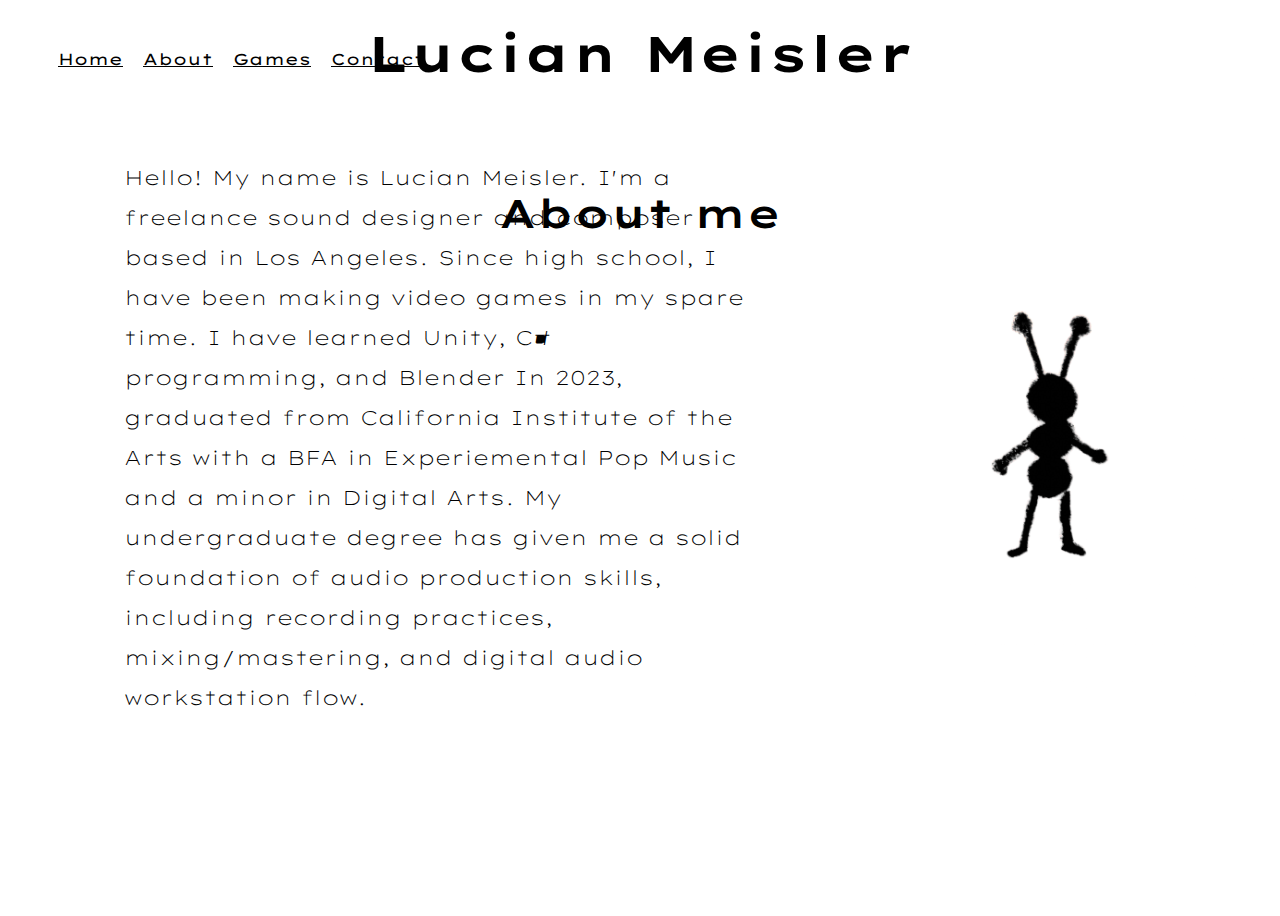
==== about.html @ 9fcfae87 "Add files via upload" ====
<!DOCTYPE html>
<html>

<div>
  <link href="./about.css" rel="stylesheet" />
  <div class="home-container">
    <div class="home-container1">
      <header data-thq="thq-navbar" class="home-navbar-interactive">
        <h1 class="home-text">Lucian Meisler</h1>
        <div data-thq="thq-navbar-nav" class="home-desktop-menu">
          <nav class="home-links">
            <span><a href="home.html" style="color: black">Home</a></span>
            <span class="home-text02"><a href="about.html" style="color: black">About</a></span>
            <span class="home-text03"><a href="games.html" style="color: black">Games</a></span><br />
            <span class="home-text07"><a href="contact.html" style="color: black">Contact</a></span>
          </nav>
        </div>
        <div data-thq="thq-burger-menu" class="home-burger-menu">
          <svg viewBox="0 0 1024 1024" class="home-icon">
            <path
              d="M128 554.667h768c23.552 0 42.667-19.115 42.667-42.667s-19.115-42.667-42.667-42.667h-768c-23.552 0-42.667 19.115-42.667 42.667s19.115 42.667 42.667 42.667zM128 298.667h768c23.552 0 42.667-19.115 42.667-42.667s-19.115-42.667-42.667-42.667h-768c-23.552 0-42.667 19.115-42.667 42.667s19.115 42.667 42.667 42.667zM128 810.667h768c23.552 0 42.667-19.115 42.667-42.667s-19.115-42.667-42.667-42.667h-768c-23.552 0-42.667 19.115-42.667 42.667s19.115 42.667 42.667 42.667z"
            ></path>
          </svg>
        </div>
        <div data-thq="thq-mobile-menu" class="home-mobile-menu">
          <div class="home-nav">
            <div class="home-top">
              <img
                alt="image"
                src="https://presentation-website-assets.teleporthq.io/logos/logo.png"
                class="home-logo"
              />
              <div data-thq="thq-close-menu" class="home-close-menu">
                <svg viewBox="0 0 1024 1024" class="home-icon02">
                  <path
                    d="M810 274l-238 238 238 238-60 60-238-238-238 238-60-60 238-238-238-238 60-60 238 238 238-238z"
                  ></path>
                </svg>
              </div>
      
              <button class="home-login1 button">Login</button>
              <button class="button">Register</button>
            </div>
          </div>
          <div>
            <svg viewBox="0 0 950.8571428571428 1024" class="home-icon04">
              <path
                d="M925.714 233.143c-25.143 36.571-56.571 69.143-92.571 95.429 0.571 8 0.571 16 0.571 24 0 244-185.714 525.143-525.143 525.143-104.571 0-201.714-30.286-283.429-82.857 14.857 1.714 29.143 2.286 44.571 2.286 86.286 0 165.714-29.143 229.143-78.857-81.143-1.714-149.143-54.857-172.571-128 11.429 1.714 22.857 2.857 34.857 2.857 16.571 0 33.143-2.286 48.571-6.286-84.571-17.143-148-91.429-148-181.143v-2.286c24.571 13.714 53.143 22.286 83.429 23.429-49.714-33.143-82.286-89.714-82.286-153.714 0-34.286 9.143-65.714 25.143-93.143 90.857 112 227.429 185.143 380.571 193.143-2.857-13.714-4.571-28-4.571-42.286 0-101.714 82.286-184.571 184.571-184.571 53.143 0 101.143 22.286 134.857 58.286 41.714-8 81.714-23.429 117.143-44.571-13.714 42.857-42.857 78.857-81.143 101.714 37.143-4 73.143-14.286 106.286-28.571z"
              ></path></svg
            ><svg viewBox="0 0 877.7142857142857 1024" class="home-icon06">
              <path
                d="M585.143 512c0-80.571-65.714-146.286-146.286-146.286s-146.286 65.714-146.286 146.286 65.714 146.286 146.286 146.286 146.286-65.714 146.286-146.286zM664 512c0 124.571-100.571 225.143-225.143 225.143s-225.143-100.571-225.143-225.143 100.571-225.143 225.143-225.143 225.143 100.571 225.143 225.143zM725.714 277.714c0 29.143-23.429 52.571-52.571 52.571s-52.571-23.429-52.571-52.571 23.429-52.571 52.571-52.571 52.571 23.429 52.571 52.571zM438.857 152c-64 0-201.143-5.143-258.857 17.714-20 8-34.857 17.714-50.286 33.143s-25.143 30.286-33.143 50.286c-22.857 57.714-17.714 194.857-17.714 258.857s-5.143 201.143 17.714 258.857c8 20 17.714 34.857 33.143 50.286s30.286 25.143 50.286 33.143c57.714 22.857 194.857 17.714 258.857 17.714s201.143 5.143 258.857-17.714c20-8 34.857-17.714 50.286-33.143s25.143-30.286 33.143-50.286c22.857-57.714 17.714-194.857 17.714-258.857s5.143-201.143-17.714-258.857c-8-20-17.714-34.857-33.143-50.286s-30.286-25.143-50.286-33.143c-57.714-22.857-194.857-17.714-258.857-17.714zM877.714 512c0 60.571 0.571 120.571-2.857 181.143-3.429 70.286-19.429 132.571-70.857 184s-113.714 67.429-184 70.857c-60.571 3.429-120.571 2.857-181.143 2.857s-120.571 0.571-181.143-2.857c-70.286-3.429-132.571-19.429-184-70.857s-67.429-113.714-70.857-184c-3.429-60.571-2.857-120.571-2.857-181.143s-0.571-120.571 2.857-181.143c3.429-70.286 19.429-132.571 70.857-184s113.714-67.429 184-70.857c60.571-3.429 120.571-2.857 181.143-2.857s120.571-0.571 181.143 2.857c70.286 3.429 132.571 19.429 184 70.857s67.429 113.714 70.857 184c3.429 60.571 2.857 120.571 2.857 181.143z"
              ></path></svg
            ><svg viewBox="0 0 602.2582857142856 1024" class="home-icon08">
              <path
                d="M548 6.857v150.857h-89.714c-70.286 0-83.429 33.714-83.429 82.286v108h167.429l-22.286 169.143h-145.143v433.714h-174.857v-433.714h-145.714v-169.143h145.714v-124.571c0-144.571 88.571-223.429 217.714-223.429 61.714 0 114.857 4.571 130.286 6.857z"
              ></path>
            </svg>
          </div>
        </div>
      </header>
    </div>

   <body>
    <h3 class = "header-text">About me</h3>
    <div class = "about-container">
    <p class = body-text>
      Hello! My name is Lucian Meisler. I'm a freelance sound designer and composer based in Los Angeles.

      Since high school, I have been making video games in my spare time. I have learned Unity, C# programming, and Blender
      
      In 2023, graduated from California Institute of the Arts with a BFA in Experiemental Pop Music and a minor in Digital Arts. My undergraduate degree has given me a solid foundation of audio production skills, including recording practices, mixing/mastering, and digital audio workstation flow.

      
    </p>
    <img class = "about-image" src="images/antman.png" alt="ant">
  </div>
   </body>
---- about.css ----
@font-face {
    font-family: MadimiOne;
    src: url(fonts/MadimiOne-Regular.ttf);
  }
  @font-face {
    font-family: Ojuju;
    src: url(fonts/Ojuju/Ojuju-VariableFont_wght.ttf);
  }
  
  @font-face {
    font-family: Quantico;
    src: url(fonts/Quantico/Quantico-Regular.ttf);
  }

  @font-face {
    font-family: Lexend;
    src: url(fonts/Lexend_Tera/LexendTera-VariableFont_wght.ttf);
  }
  
  .home-container {
      width: 100%;
      display: flex;
      overflow: auto;
      min-height: 100vh;
      align-items: center;
      flex-direction: column;
      background-size: cover;
      background-color: #ffffff;

    }
    .home-container1 {
      width: 100%;
      height: 90px;
      display: flex;
      position: relative;
      align-items: center;
      justify-content: center;
      background-image: url("videos/noise.1.mov");
    }
    .home-navbar-interactive {
      width: 100%;
      display: flex;
      position: relative;
      align-items: center;
      padding-top: var(--dl-space-space-twounits);
      padding-left: var(--dl-space-space-threeunits);
      padding-right: var(--dl-space-space-threeunits);
      padding-bottom: var(--dl-space-space-twounits);
      justify-content: space-between;
    }
    .home-text {
      font-family: 'Lexend';
      left: 0px;
      right: 0px;
      margin: auto;
      position: absolute;
      font-style: normal;
      text-align: center;
      font-weight: 700;
      font-size: 50px;
    }
    .home-desktop-menu {
      font-family: 'Lexend';
      flex: 1;
      display: flex;
      position: relative;
      justify-content: space-between;
    }
    .home-links {
      font-family: 'Lexend';
      top: -17px;
      flex: 1;
      left: 0px;
      width: auto;
      height: 45px;
      display: flex;
      position: absolute;
      align-items: center;
      flex-direction: row;
      justify-content: center;
      margin-left: 50px;
    }
    .home-text02 {
      margin-left: 20px;
    }
    .home-text03 {
      margin-left: 20px;
    }
    .home-text06 {
      margin-left: 20px;
    }
    .home-text07 {
      margin-left: 20px;
    }
    .home-buttons {
      top: -17px;
      right: 0px;
      display: none;
      position: absolute;
      align-items: center;
      flex-direction: row;
    }
    .home-login {
      border-width: 0px;
      margin-right: var(--dl-space-space-twounits);
    }
    .home-burger-menu {
      display: none;
    }
    .home-icon {
      width: var(--dl-size-size-xsmall);
      height: var(--dl-size-size-xsmall);
    }
    .home-mobile-menu {
      top: 0px;
      left: 0px;
      width: 100%;
      height: 100vh;
      display: none;
      padding: 32px;
      z-index: 100;
      position: absolute;
      flex-direction: column;
      justify-content: space-between;
      background-color: #fff;
    }
    .home-nav {
      display: flex;
      align-items: flex-start;
      flex-direction: column;
    }
    .home-top {
      width: 100%;
      display: flex;
      align-items: center;
      margin-bottom: var(--dl-space-space-threeunits);
      justify-content: space-between;
    }
    .home-logo {
      height: 2rem;
    }
    .home-close-menu {
      display: flex;
      align-items: center;
      justify-content: center;
    }
    .home-icon02 {
      width: var(--dl-size-size-xsmall);
      height: var(--dl-size-size-xsmall);
    }
    .home-links1 {
      flex: 0 0 auto;
      display: flex;
      align-self: flex-start;
      align-items: flex-start;
      flex-direction: column;
    }
    .home-text08 {
      margin-bottom: var(--dl-space-space-fiveunits);
      margin-left: var(--dl-space-space-twentyunits);
    }
    .home-text09 {
      margin-bottom: var(--dl-space-space-fiveunits);
      margin-left: var(--dl-space-space-fiveunits);
    }
    .home-text10 {
      margin-bottom: var(--dl-space-space-fiveunits);
      margin-left: var(--dl-space-space-fiveunits);
    }
    .home-text11 {
      margin-bottom: var(--dl-space-space-fiveunits);
      margin-left: var(--dl-space-space-fiveunits);
    }
    .home-text12 {
      margin-bottom: var(--dl-space-space-fiveunits);
      margin-left: var(--dl-space-space-fiveunits);
    }
    .home-buttons1 {
      display: flex;
      margin-top: var(--dl-space-space-unit);
      align-items: center;
      flex-direction: row;
      justify-content: space-between;
    }
    .home-login1 {
      margin-right: var(--dl-space-space-twounits);
    }
    .home-icon04 {
      width: var(--dl-size-size-xsmall);
      height: var(--dl-size-size-xsmall);
      margin-right: var(--dl-space-space-twounits);
    }
    .home-icon06 {
      width: var(--dl-size-size-xsmall);
      height: var(--dl-size-size-xsmall);
      margin-right: var(--dl-space-space-twounits);
    }
    .home-icon08 {
      width: var(--dl-size-size-xsmall);
      height: var(--dl-size-size-xsmall);
    }
    .home-container2 {
      width: 100%;
      height: 150px;
      display: flex;
      align-items: flex-start;
    }
    .home-container3 {
      width: 100%;
      height: 150px;
      display: flex;
      align-items: center;
      flex-direction: column;
      justify-content: center;
    }
    .header-text {
        font-family: 'Lexend';
        width: 100%;
        height: 50px;
        font-size: 40px;
        margin-bottom: 50px;
        margin-top: 90px;
        font-style: bold;
        text-align: center;
        font-weight: 600;
        color:rgb(0, 0, 0);
    
    }

    .body-text {
      font-family: 'Lexend';
      width: 50%;
      margin-left: 100px;
      margin-right: 100px;
      height: auto;
      font-size: 20px;
      font-style: normal;
      text-align: left;
      font-weight: 200;
      color:rgb(0, 0, 0);
      line-height: 2;
    }

    .about-image {
        width: 400px;
        object-fit: cover;
      }

    .about-container {
        width: 100%;
        height: 300px;
        display: flex;
        position: relative;
        justify-content: center;
        align-items: center;
      }

  
    @media(max-width: 767px) {
      .home-navbar-interactive {
        padding-left: var(--dl-space-space-twounits);
        padding-right: var(--dl-space-space-twounits);
      }
      .home-desktop-menu {
        display: none;
      }
      .home-burger-menu {
        display: flex;
        align-items: center;
        justify-content: center;
      }
      .home-text08 {
        margin-bottom: var(--dl-space-space-unit);
      }
      .home-text09 {
        margin-left: 0;
        margin-bottom: var(--dl-space-space-unit);
      }
      .home-text10 {
        margin-left: 0;
        margin-bottom: var(--dl-space-space-unit);
      }
      .home-text11 {
        margin-left: 0;
        margin-bottom: var(--dl-space-space-unit);
      }
      .home-text12 {
        margin-left: 0;
        margin-bottom: var(--dl-space-space-unit);
      }
    }
    @media(max-width: 479px) {
      .home-navbar-interactive {
        padding: var(--dl-space-space-unit);
      }
      .home-mobile-menu {
        padding: 16px;
      }
  
      .headerImage {
        width: 650px;
        height: auto;
        object-fit: cover;
      }
    }
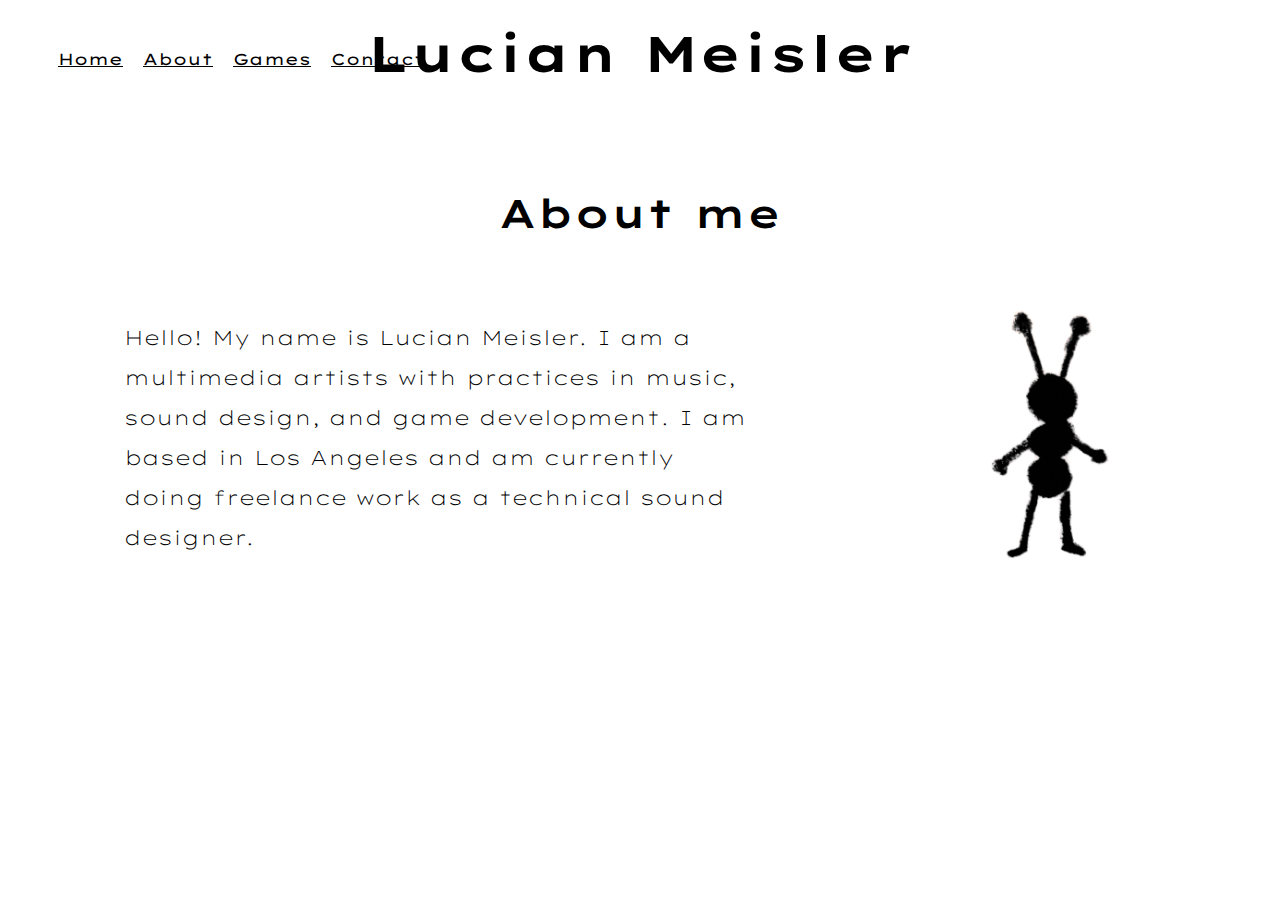
==== commit 755b1fc1: "Update about.html" ====
--- a/about.html
+++ b/about.html
@@ -9,7 +9,7 @@
         <h1 class="home-text">Lucian Meisler</h1>
         <div data-thq="thq-navbar-nav" class="home-desktop-menu">
           <nav class="home-links">
-            <span><a href="home.html" style="color: black">Home</a></span>
+            <span><a href="index.html" style="color: black">Home</a></span>
             <span class="home-text02"><a href="about.html" style="color: black">About</a></span>
             <span class="home-text03"><a href="games.html" style="color: black">Games</a></span><br />
             <span class="home-text07"><a href="contact.html" style="color: black">Contact</a></span>
@@ -65,14 +65,8 @@
     <h3 class = "header-text">About me</h3>
     <div class = "about-container">
     <p class = body-text>
-      Hello! My name is Lucian Meisler. I'm a freelance sound designer and composer based in Los Angeles.
-
-      Since high school, I have been making video games in my spare time. I have learned Unity, C# programming, and Blender
-      
-      In 2023, graduated from California Institute of the Arts with a BFA in Experiemental Pop Music and a minor in Digital Arts. My undergraduate degree has given me a solid foundation of audio production skills, including recording practices, mixing/mastering, and digital audio workstation flow.
-
-      
+      Hello! My name is Lucian Meisler. I am a multimedia artists with practices in music, sound design, and game development. I am based in Los Angeles and am currently doing freelance work as a technical sound designer.
     </p>
     <img class = "about-image" src="images/antman.png" alt="ant">
   </div>
-   </body>+   </body>
--- a/about.css
+++ b/about.css
@@ -35,7 +35,7 @@
       position: relative;
       align-items: center;
       justify-content: center;
-      background-image: url("videos/noise.1.mov");
+      background-image: url("images/backgroundSmall.gif");
     }
     .home-navbar-interactive {
       width: 100%;
@@ -302,4 +302,4 @@
         height: auto;
         object-fit: cover;
       }
-    }+    }
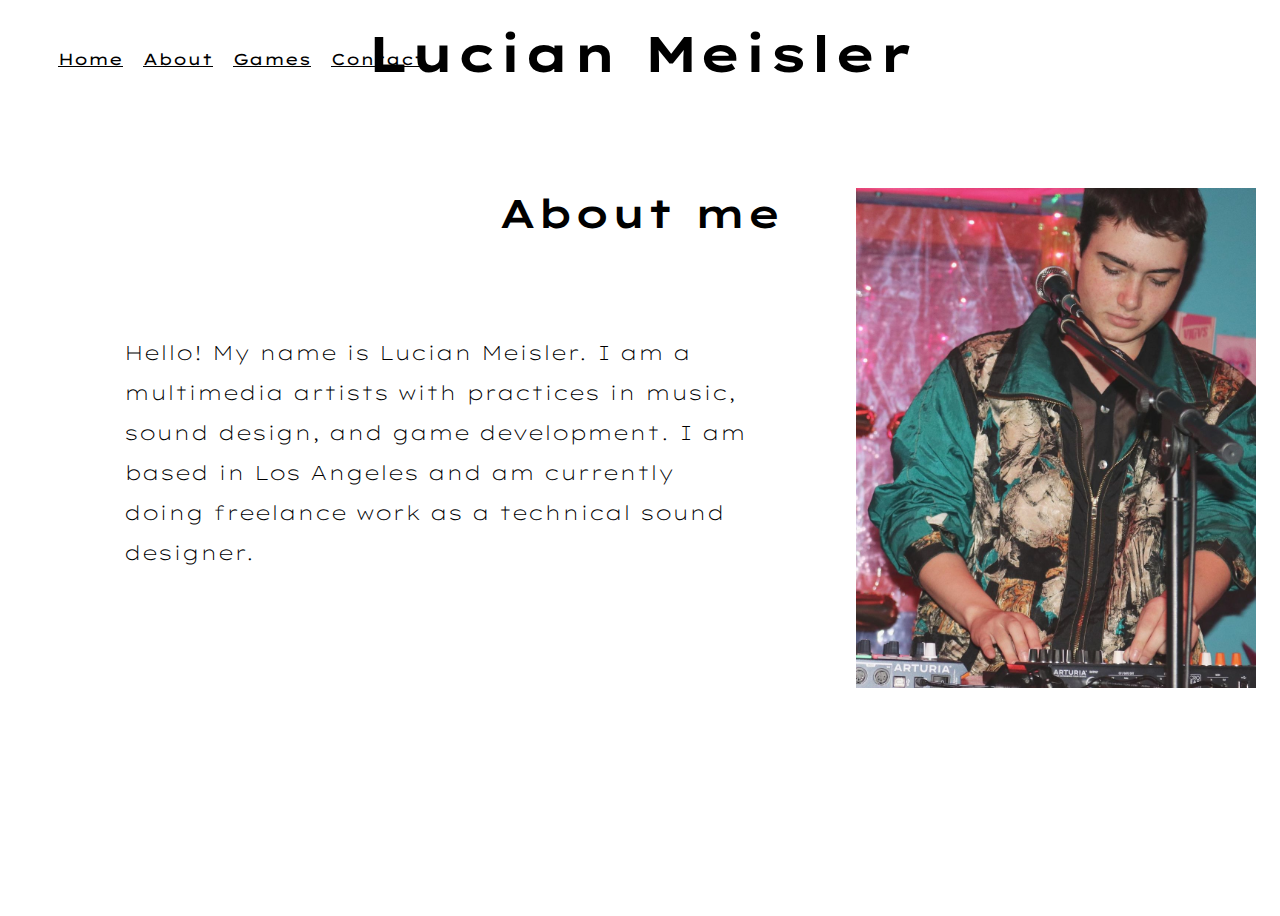
==== commit 6f9ae36a: "Update about.html" ====
--- a/about.html
+++ b/about.html
@@ -67,6 +67,6 @@
     <p class = body-text>
       Hello! My name is Lucian Meisler. I am a multimedia artists with practices in music, sound design, and game development. I am based in Los Angeles and am currently doing freelance work as a technical sound designer.
     </p>
-    <img class = "about-image" src="images/antman.png" alt="ant">
+    <img class = "about-image" src="images/synthLucian.jpg" alt="Lucian">
   </div>
    </body>
--- a/about.css
+++ b/about.css
@@ -232,6 +232,7 @@
       width: 50%;
       margin-left: 100px;
       margin-right: 100px;
+      margin-top: 50px;
       height: auto;
       font-size: 20px;
       font-style: normal;
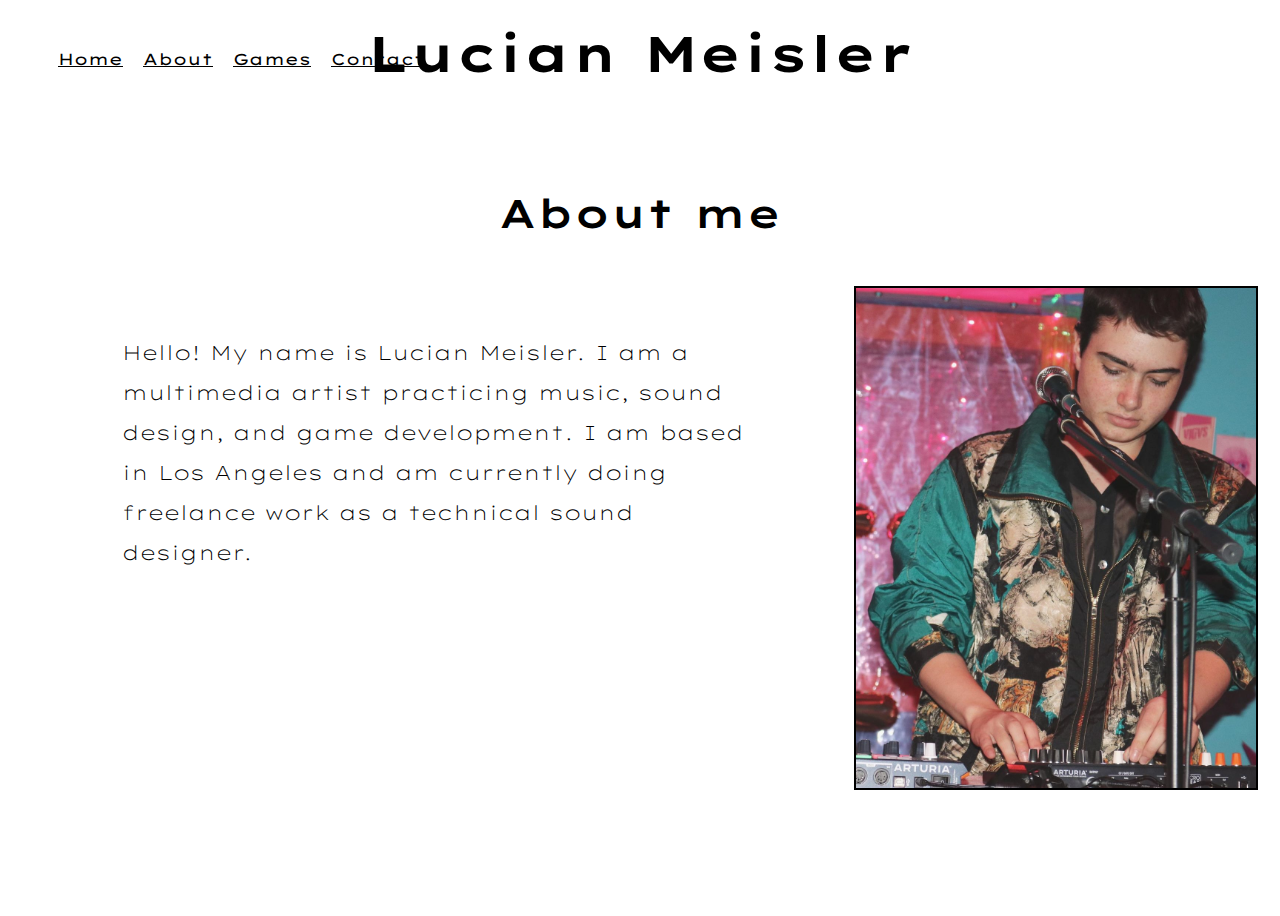
==== commit f1800100: "Update about.html" ====
--- a/about.html
+++ b/about.html
@@ -65,7 +65,7 @@
     <h3 class = "header-text">About me</h3>
     <div class = "about-container">
     <p class = body-text>
-      Hello! My name is Lucian Meisler. I am a multimedia artists with practices in music, sound design, and game development. I am based in Los Angeles and am currently doing freelance work as a technical sound designer.
+      Hello! My name is Lucian Meisler. I am a multimedia artist practicing music, sound design, and game development. I am based in Los Angeles and am currently doing freelance work as a technical sound designer.
     </p>
     <img class = "about-image" src="images/synthLucian.jpg" alt="Lucian">
   </div>
--- a/about.css
+++ b/about.css
@@ -242,9 +242,11 @@
       line-height: 2;
     }
 
-    .about-image {
+      .about-image {
+      margin-top: 200px;
         width: 400px;
         object-fit: cover;
+        border: solid #000000 2px;
       }
 
     .about-container {
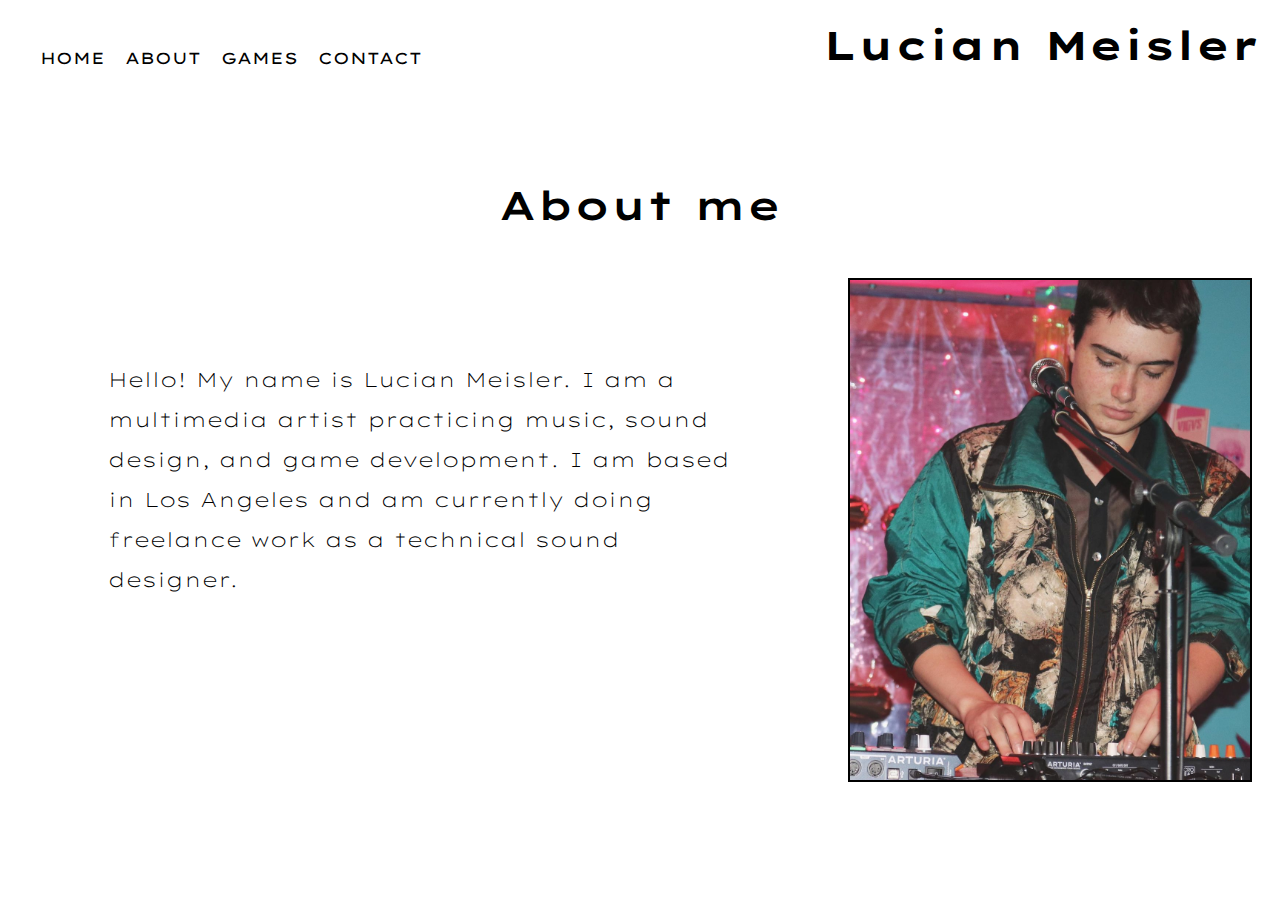
==== commit 1d6f5727: "Update about.html" ====
--- a/about.html
+++ b/about.html
@@ -2,71 +2,43 @@
 <html>
 
 <div>
+  <head>
+  <meta charset = "UTF-8">
+  <meta http-equiv="X-UA-Compatible" content = "IE-edge">
+  <meta name = "viewport" content = "width=device-width, initial-scale=1.0">
+  
+  <link rel="stylesheet" href="https://cdnjs.cloudflare.com/ajax/libs/font-awesome/6.5.2/css/all.min.css" integrity="sha512-SnH5WK+bZxgPHs44uWIX+LLJAJ9/2PkPKZ5QiAj6Ta86w+fsb2TkcmfRyVX3pBnMFcV7oQPJkl9QevSCWr3W6A==" crossorigin="anonymous" referrerpolicy="no-referrer" />
   <link href="./about.css" rel="stylesheet" />
-  <div class="home-container">
-    <div class="home-container1">
-      <header data-thq="thq-navbar" class="home-navbar-interactive">
-        <h1 class="home-text">Lucian Meisler</h1>
-        <div data-thq="thq-navbar-nav" class="home-desktop-menu">
-          <nav class="home-links">
-            <span><a href="index.html" style="color: black">Home</a></span>
-            <span class="home-text02"><a href="about.html" style="color: black">About</a></span>
-            <span class="home-text03"><a href="games.html" style="color: black">Games</a></span><br />
-            <span class="home-text07"><a href="contact.html" style="color: black">Contact</a></span>
-          </nav>
-        </div>
-        <div data-thq="thq-burger-menu" class="home-burger-menu">
-          <svg viewBox="0 0 1024 1024" class="home-icon">
-            <path
-              d="M128 554.667h768c23.552 0 42.667-19.115 42.667-42.667s-19.115-42.667-42.667-42.667h-768c-23.552 0-42.667 19.115-42.667 42.667s19.115 42.667 42.667 42.667zM128 298.667h768c23.552 0 42.667-19.115 42.667-42.667s-19.115-42.667-42.667-42.667h-768c-23.552 0-42.667 19.115-42.667 42.667s19.115 42.667 42.667 42.667zM128 810.667h768c23.552 0 42.667-19.115 42.667-42.667s-19.115-42.667-42.667-42.667h-768c-23.552 0-42.667 19.115-42.667 42.667s19.115 42.667 42.667 42.667z"
-            ></path>
-          </svg>
-        </div>
-        <div data-thq="thq-mobile-menu" class="home-mobile-menu">
-          <div class="home-nav">
-            <div class="home-top">
-              <img
-                alt="image"
-                src="https://presentation-website-assets.teleporthq.io/logos/logo.png"
-                class="home-logo"
-              />
-              <div data-thq="thq-close-menu" class="home-close-menu">
-                <svg viewBox="0 0 1024 1024" class="home-icon02">
-                  <path
-                    d="M810 274l-238 238 238 238-60 60-238-238-238 238-60-60 238-238-238-238 60-60 238 238 238-238z"
-                  ></path>
-                </svg>
-              </div>
+</head>
+<div class="home-container">
+  <div class="home-container1">
+    <header data-thq="thq-navbar" class="home-navbar-interactive">
+      <h1 class="home-text">Lucian Meisler</h1>
+        <nav>
+          <ul class = "nav-bar">
+          <input type = "checkbox" id = "check" />
+            <span class = "menu">
+              <li><a href="home.html" >Home</a></li>
+              <li><a href="about.html" >About</a></li>
+              <li><a href="games.html" >Games</a></li>
+              <li><a href="contact.html" >Contact</a></li>
+              <label for = "check" class = "close-menu"><i class = "fas fa-times"></i></label>
+            </span>
+            <label for = "check" class = "open-menu"><i class = "fas fa-bars"></i></label>
+          </ul>
+        </nav>
+    </header>
+  </div>
       
-              <button class="home-login1 button">Login</button>
-              <button class="button">Register</button>
-            </div>
-          </div>
-          <div>
-            <svg viewBox="0 0 950.8571428571428 1024" class="home-icon04">
-              <path
-                d="M925.714 233.143c-25.143 36.571-56.571 69.143-92.571 95.429 0.571 8 0.571 16 0.571 24 0 244-185.714 525.143-525.143 525.143-104.571 0-201.714-30.286-283.429-82.857 14.857 1.714 29.143 2.286 44.571 2.286 86.286 0 165.714-29.143 229.143-78.857-81.143-1.714-149.143-54.857-172.571-128 11.429 1.714 22.857 2.857 34.857 2.857 16.571 0 33.143-2.286 48.571-6.286-84.571-17.143-148-91.429-148-181.143v-2.286c24.571 13.714 53.143 22.286 83.429 23.429-49.714-33.143-82.286-89.714-82.286-153.714 0-34.286 9.143-65.714 25.143-93.143 90.857 112 227.429 185.143 380.571 193.143-2.857-13.714-4.571-28-4.571-42.286 0-101.714 82.286-184.571 184.571-184.571 53.143 0 101.143 22.286 134.857 58.286 41.714-8 81.714-23.429 117.143-44.571-13.714 42.857-42.857 78.857-81.143 101.714 37.143-4 73.143-14.286 106.286-28.571z"
-              ></path></svg
-            ><svg viewBox="0 0 877.7142857142857 1024" class="home-icon06">
-              <path
-                d="M585.143 512c0-80.571-65.714-146.286-146.286-146.286s-146.286 65.714-146.286 146.286 65.714 146.286 146.286 146.286 146.286-65.714 146.286-146.286zM664 512c0 124.571-100.571 225.143-225.143 225.143s-225.143-100.571-225.143-225.143 100.571-225.143 225.143-225.143 225.143 100.571 225.143 225.143zM725.714 277.714c0 29.143-23.429 52.571-52.571 52.571s-52.571-23.429-52.571-52.571 23.429-52.571 52.571-52.571 52.571 23.429 52.571 52.571zM438.857 152c-64 0-201.143-5.143-258.857 17.714-20 8-34.857 17.714-50.286 33.143s-25.143 30.286-33.143 50.286c-22.857 57.714-17.714 194.857-17.714 258.857s-5.143 201.143 17.714 258.857c8 20 17.714 34.857 33.143 50.286s30.286 25.143 50.286 33.143c57.714 22.857 194.857 17.714 258.857 17.714s201.143 5.143 258.857-17.714c20-8 34.857-17.714 50.286-33.143s25.143-30.286 33.143-50.286c22.857-57.714 17.714-194.857 17.714-258.857s5.143-201.143-17.714-258.857c-8-20-17.714-34.857-33.143-50.286s-30.286-25.143-50.286-33.143c-57.714-22.857-194.857-17.714-258.857-17.714zM877.714 512c0 60.571 0.571 120.571-2.857 181.143-3.429 70.286-19.429 132.571-70.857 184s-113.714 67.429-184 70.857c-60.571 3.429-120.571 2.857-181.143 2.857s-120.571 0.571-181.143-2.857c-70.286-3.429-132.571-19.429-184-70.857s-67.429-113.714-70.857-184c-3.429-60.571-2.857-120.571-2.857-181.143s-0.571-120.571 2.857-181.143c3.429-70.286 19.429-132.571 70.857-184s113.714-67.429 184-70.857c60.571-3.429 120.571-2.857 181.143-2.857s120.571-0.571 181.143 2.857c70.286 3.429 132.571 19.429 184 70.857s67.429 113.714 70.857 184c3.429 60.571 2.857 120.571 2.857 181.143z"
-              ></path></svg
-            ><svg viewBox="0 0 602.2582857142856 1024" class="home-icon08">
-              <path
-                d="M548 6.857v150.857h-89.714c-70.286 0-83.429 33.714-83.429 82.286v108h167.429l-22.286 169.143h-145.143v433.714h-174.857v-433.714h-145.714v-169.143h145.714v-124.571c0-144.571 88.571-223.429 217.714-223.429 61.714 0 114.857 4.571 130.286 6.857z"
-              ></path>
-            </svg>
-          </div>
-        </div>
-      </header>
-    </div>
 
    <body>
     <h3 class = "header-text">About me</h3>
     <div class = "about-container">
     <p class = body-text>
       Hello! My name is Lucian Meisler. I am a multimedia artist practicing music, sound design, and game development. I am based in Los Angeles and am currently doing freelance work as a technical sound designer.
+
     </p>
     <img class = "about-image" src="images/synthLucian.jpg" alt="Lucian">
   </div>
-   </body>
+  </div>
+</body>
--- a/about.css
+++ b/about.css
@@ -1,21 +1,15 @@
-@font-face {
-    font-family: MadimiOne;
-    src: url(fonts/MadimiOne-Regular.ttf);
-  }
-  @font-face {
-    font-family: Ojuju;
-    src: url(fonts/Ojuju/Ojuju-VariableFont_wght.ttf);
-  }
-  
-  @font-face {
-    font-family: Quantico;
-    src: url(fonts/Quantico/Quantico-Regular.ttf);
-  }
 
   @font-face {
     font-family: Lexend;
     src: url(fonts/Lexend_Tera/LexendTera-VariableFont_wght.ttf);
   }
+
+  *{
+    padding: 0;
+    margin: 0;
+    text-decoration: none;
+    list-style: none;
+  }
   
   .home-container {
       width: 100%;
@@ -35,7 +29,7 @@
       position: relative;
       align-items: center;
       justify-content: center;
-      background-image: url("images/backgroundSmall.gif");
+      background-image: url("videos/noise.1.mov");
     }
     .home-navbar-interactive {
       width: 100%;
@@ -59,160 +53,81 @@
       font-weight: 700;
       font-size: 50px;
     }
-    .home-desktop-menu {
-      font-family: 'Lexend';
-      flex: 1;
-      display: flex;
-      position: relative;
-      justify-content: space-between;
-    }
-    .home-links {
-      font-family: 'Lexend';
-      top: -17px;
-      flex: 1;
-      left: 0px;
-      width: auto;
-      height: 45px;
-      display: flex;
-      position: absolute;
-      align-items: center;
-      flex-direction: row;
-      justify-content: center;
-      margin-left: 50px;
-    }
-    .home-text02 {
-      margin-left: 20px;
-    }
-    .home-text03 {
-      margin-left: 20px;
-    }
-    .home-text06 {
-      margin-left: 20px;
-    }
-    .home-text07 {
-      margin-left: 20px;
-    }
-    .home-buttons {
-      top: -17px;
-      right: 0px;
-      display: none;
-      position: absolute;
-      align-items: center;
-      flex-direction: row;
-    }
-    .home-login {
-      border-width: 0px;
-      margin-right: var(--dl-space-space-twounits);
-    }
-    .home-burger-menu {
-      display: none;
-    }
-    .home-icon {
-      width: var(--dl-size-size-xsmall);
-      height: var(--dl-size-size-xsmall);
-    }
-    .home-mobile-menu {
-      top: 0px;
-      left: 0px;
-      width: 100%;
-      height: 100vh;
-      display: none;
-      padding: 32px;
-      z-index: 100;
-      position: absolute;
-      flex-direction: column;
-      justify-content: space-between;
-      background-color: #fff;
-    }
+
     .home-nav {
       display: flex;
       align-items: flex-start;
       flex-direction: column;
     }
-    .home-top {
-      width: 100%;
-      display: flex;
-      align-items: center;
-      margin-bottom: var(--dl-space-space-threeunits);
+
+    .nav-bar {
+      width: 100%;
+      display: flex;
       justify-content: space-between;
-    }
-    .home-logo {
-      height: 2rem;
-    }
-    .home-close-menu {
-      display: flex;
-      align-items: center;
-      justify-content: center;
-    }
-    .home-icon02 {
-      width: var(--dl-size-size-xsmall);
-      height: var(--dl-size-size-xsmall);
-    }
-    .home-links1 {
-      flex: 0 0 auto;
-      display: flex;
-      align-self: flex-start;
-      align-items: flex-start;
-      flex-direction: column;
-    }
-    .home-text08 {
-      margin-bottom: var(--dl-space-space-fiveunits);
-      margin-left: var(--dl-space-space-twentyunits);
-    }
-    .home-text09 {
-      margin-bottom: var(--dl-space-space-fiveunits);
-      margin-left: var(--dl-space-space-fiveunits);
-    }
-    .home-text10 {
-      margin-bottom: var(--dl-space-space-fiveunits);
-      margin-left: var(--dl-space-space-fiveunits);
-    }
-    .home-text11 {
-      margin-bottom: var(--dl-space-space-fiveunits);
-      margin-left: var(--dl-space-space-fiveunits);
-    }
-    .home-text12 {
-      margin-bottom: var(--dl-space-space-fiveunits);
-      margin-left: var(--dl-space-space-fiveunits);
-    }
-    .home-buttons1 {
-      display: flex;
-      margin-top: var(--dl-space-space-unit);
-      align-items: center;
-      flex-direction: row;
-      justify-content: space-between;
-    }
-    .home-login1 {
-      margin-right: var(--dl-space-space-twounits);
-    }
-    .home-icon04 {
-      width: var(--dl-size-size-xsmall);
-      height: var(--dl-size-size-xsmall);
-      margin-right: var(--dl-space-space-twounits);
-    }
-    .home-icon06 {
-      width: var(--dl-size-size-xsmall);
-      height: var(--dl-size-size-xsmall);
-      margin-right: var(--dl-space-space-twounits);
-    }
-    .home-icon08 {
-      width: var(--dl-size-size-xsmall);
-      height: var(--dl-size-size-xsmall);
-    }
-    .home-container2 {
-      width: 100%;
-      height: 150px;
-      display: flex;
-      align-items: flex-start;
-    }
-    .home-container3 {
-      width: 100%;
-      height: 150px;
-      display: flex;
-      align-items: center;
-      flex-direction: column;
-      justify-content: center;
-    }
+      align-items: center;
+      list-style: none;
+      position: relative;
+      background-color: var(--color2);
+      padding: 12px 20px;
+  }
+  
+    .menu {
+      display: flex;
+    }
+    .menu li {padding-left: 20px;}
+    .menu li a {
+      margin-top: 25px;
+      font-family: "Lexend";
+      display: inline-block;
+      text-decoration: none;
+      color: var(--color1);
+      transition: 0.15s ease-in-out;
+      position: relative;
+      text-transform: uppercase;
+  }
+  .menu li a::after {
+      content: "";
+      position: absolute;
+      bottom: 0;
+      left: 0;
+      width: 0;
+      height: 1px;
+      background-color: var(--color1);
+      transition: 0.15s ease-in-out;
+  }
+  .menu li a:hover:after {width: 100%;}
+  .open-menu , .close-menu {
+      position: absolute;
+      color: var(--color1);
+      cursor: pointer;
+      font-size: 1.5rem;
+      display: none;
+  }
+  .open-menu {
+      top: 70%;
+      right: 20px;
+      transform: translateY(-50%);
+  }
+  .close-menu {
+      top: 20px;
+      right: 20px;
+  }
+  
+  #check {display: none;}
+  
+  .home-text {
+    font-family: 'Lexend';
+    left: 0px;
+    right: 0px;
+    margin: auto;
+    margin-right: 20px;
+    position: absolute;
+    font-style: normal;
+    font-weight: 700;
+    font-size: 40px;
+    text-align: right;
+  }
+
     .header-text {
         font-family: 'Lexend';
         width: 100%;
@@ -232,7 +147,7 @@
       width: 50%;
       margin-left: 100px;
       margin-right: 100px;
-      margin-top: 50px;
+      margin-top: 100px;
       height: auto;
       font-size: 20px;
       font-style: normal;
@@ -242,8 +157,9 @@
       line-height: 2;
     }
 
-      .about-image {
+    .about-image {
       margin-top: 200px;
+      margin-right: 20px;
         width: 400px;
         object-fit: cover;
         border: solid #000000 2px;
@@ -258,51 +174,78 @@
         align-items: center;
       }
 
-  
-    @media(max-width: 767px) {
-      .home-navbar-interactive {
-        padding-left: var(--dl-space-space-twounits);
-        padding-right: var(--dl-space-space-twounits);
-      }
-      .home-desktop-menu {
-        display: none;
-      }
-      .home-burger-menu {
-        display: flex;
-        align-items: center;
-        justify-content: center;
-      }
-      .home-text08 {
-        margin-bottom: var(--dl-space-space-unit);
-      }
-      .home-text09 {
-        margin-left: 0;
-        margin-bottom: var(--dl-space-space-unit);
-      }
-      .home-text10 {
-        margin-left: 0;
-        margin-bottom: var(--dl-space-space-unit);
-      }
-      .home-text11 {
-        margin-left: 0;
-        margin-bottom: var(--dl-space-space-unit);
-      }
-      .home-text12 {
-        margin-left: 0;
-        margin-bottom: var(--dl-space-space-unit);
-      }
-    }
-    @media(max-width: 479px) {
-      .home-navbar-interactive {
-        padding: var(--dl-space-space-unit);
-      }
-      .home-mobile-menu {
-        padding: 16px;
-      }
-  
-      .headerImage {
-        width: 650px;
-        height: auto;
-        object-fit: cover;
-      }
-    }
+      @media (max-width: 610px){
+
+        .home-text {
+          position: absolute;
+          font-style: normal;
+          font-weight: 500;
+          font-size: 23px;
+          width: 40px;
+          padding: 20px;
+          margin-right: 80px;
+          text-align: right;
+        }
+        .header-text {
+          font-size: 30px;
+          margin-bottom: 0px;
+          margin-top: 30px;
+          font-weight: 400;
+        }
+
+        .body-text{
+          font-size: 15px;
+        }
+  
+      }
+  
+      @media (max-width: 1000px){
+
+        .about-container {
+          width: 100%;
+          height: auto;
+          display: flex;
+          position: relative;
+          justify-content: center;
+          align-items: center;
+          flex-direction: column;
+        }
+        .about-image {
+          margin-top: 50px;
+            width: 300px;
+            object-fit: cover;
+            border: solid #000000 2px;
+            margin-bottom: 20px;
+            margin-right: 0px;
+          }
+
+        .body-text {
+          width: 80%;
+          margin-left: 20px;
+          margin-right: 20px;
+          margin-top: 20px;
+          text-align: center;
+        }
+  
+        .menu {
+          flex-direction: column;
+          align-items: center;
+          justify-content: center;
+          width: 100%;
+          height: 100vh;
+          position: fixed;
+          top: 0;
+          left: -100%;
+          z-index: 100;
+          background-color: #4697bcf8;
+          transition: all 0.2s ease-in-out;
+      }
+      .menu li {margin-top: 40px;}
+      .menu li a {padding: 10px;
+      color: #ffffff;}
+      .open-menu , .close-menu {display: block;}
+      #check:checked ~ .menu {left: 0;}
+  
+      }
+    
+
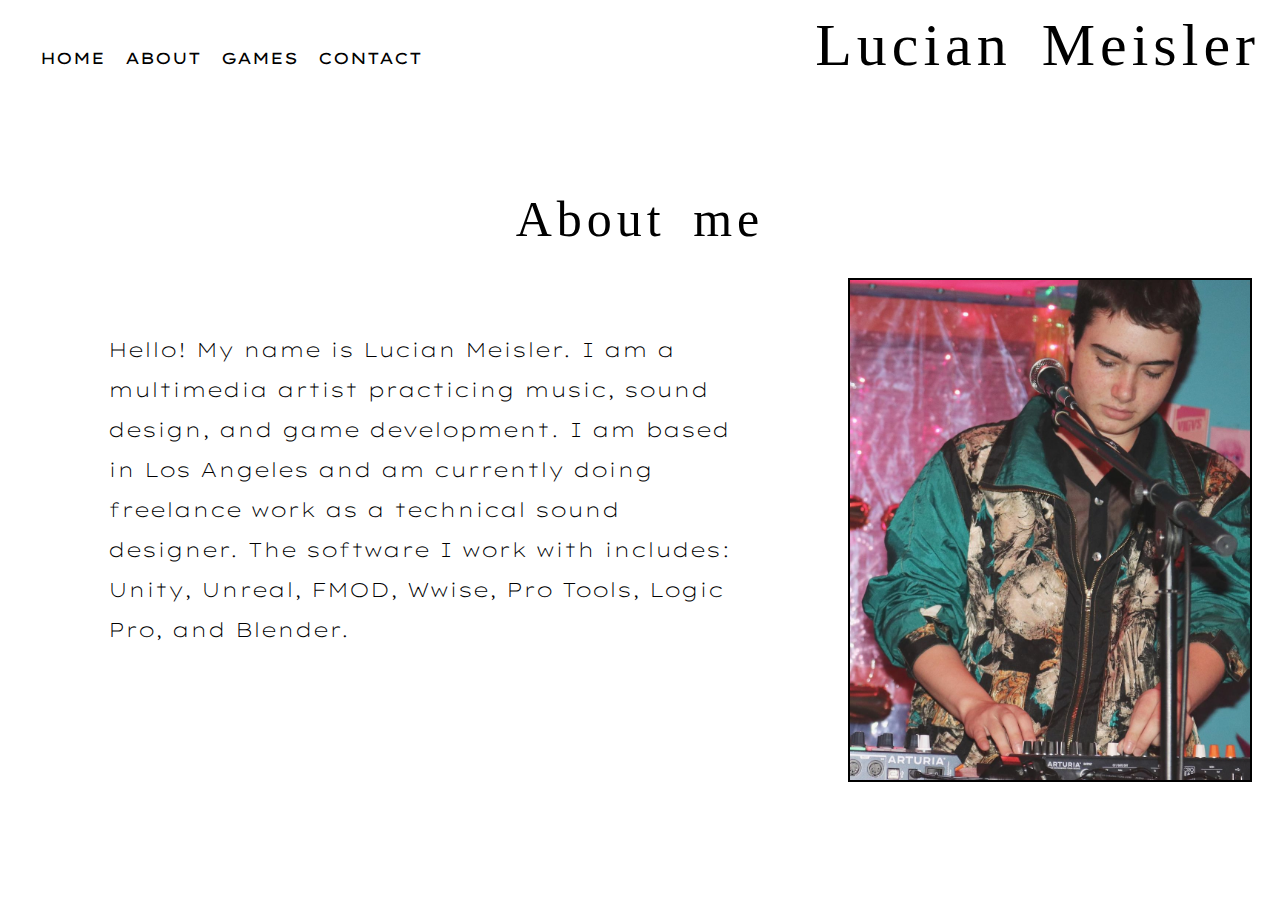
==== commit 337d426e: "Update about.html" ====
--- a/about.html
+++ b/about.html
@@ -18,7 +18,7 @@
           <ul class = "nav-bar">
           <input type = "checkbox" id = "check" />
             <span class = "menu">
-              <li><a href="home.html" >Home</a></li>
+              <li><a href="index.html" >Home</a></li>
               <li><a href="about.html" >About</a></li>
               <li><a href="games.html" >Games</a></li>
               <li><a href="contact.html" >Contact</a></li>
@@ -36,7 +36,7 @@
     <div class = "about-container">
     <p class = body-text>
       Hello! My name is Lucian Meisler. I am a multimedia artist practicing music, sound design, and game development. I am based in Los Angeles and am currently doing freelance work as a technical sound designer.
-
+      The software I work with includes: Unity, Unreal, FMOD, Wwise, Pro Tools, Logic Pro, and Blender.
     </p>
     <img class = "about-image" src="images/synthLucian.jpg" alt="Lucian">
   </div>
--- a/about.css
+++ b/about.css
@@ -2,6 +2,13 @@
   @font-face {
     font-family: Lexend;
     src: url(fonts/Lexend_Tera/LexendTera-VariableFont_wght.ttf);
+  }
+
+  @font-face {
+    font-family: megascope-variable;
+  font-style: normal;
+  font-variation-settings: "SCOP" 0, "wght" 700;
+  src: url(fonts/fonnts.com-Megascope_Variable_Regular.otf);
   }
 
   *{
@@ -43,15 +50,18 @@
       justify-content: space-between;
     }
     .home-text {
-      font-family: 'Lexend';
+      font-family: megascope-variable;
       left: 0px;
       right: 0px;
       margin: auto;
+      margin-right: 20px;
       position: absolute;
       font-style: normal;
-      text-align: center;
-      font-weight: 700;
-      font-size: 50px;
+      font-weight: 500;
+      font-size: 60px;
+      text-align: right;
+      letter-spacing: 5px;
+      word-spacing: 10px;
     }
 
     .home-nav {
@@ -116,29 +126,33 @@
   #check {display: none;}
   
   .home-text {
-    font-family: 'Lexend';
-    left: 0px;
-    right: 0px;
-    margin: auto;
-    margin-right: 20px;
-    position: absolute;
-    font-style: normal;
-    font-weight: 700;
-    font-size: 40px;
-    text-align: right;
+    font-family: megascope-variable;
+      left: 0px;
+      right: 0px;
+      margin: auto;
+      margin-right: 20px;
+      position: absolute;
+      font-style: normal;
+      font-weight: 500;
+      font-size: 60px;
+      text-align: right;
+      letter-spacing: 5px;
+      word-spacing: 10px;
   }
 
     .header-text {
-        font-family: 'Lexend';
-        width: 100%;
-        height: 50px;
-        font-size: 40px;
-        margin-bottom: 50px;
-        margin-top: 90px;
-        font-style: bold;
-        text-align: center;
-        font-weight: 600;
-        color:rgb(0, 0, 0);
+      font-family: megascope-variable;
+      width: 100%;
+      height: 50px;
+      font-size: 50px;
+      margin-bottom: 50px;
+      margin-top: 100px;
+      font-style: bold;
+      text-align: center;
+      font-weight: 400;
+      color:rgb(0, 0, 0);
+      letter-spacing: 5px;
+      word-spacing: 10px;
     
     }
 
@@ -163,6 +177,7 @@
         width: 400px;
         object-fit: cover;
         border: solid #000000 2px;
+        margin-bottom: 20px;
       }
 
     .about-container {
@@ -174,6 +189,17 @@
         align-items: center;
       }
 
+      .about-container2 {
+        width: 60%;
+        height: 400px;
+        margin-top: 100px;
+        display: flex;
+        position: static;
+        justify-content: center;
+        align-items: center;
+        flex-direction: column; /* Arrange items vertically */
+      }
+
       @media (max-width: 610px){
 
         .home-text {
@@ -183,13 +209,13 @@
           font-size: 23px;
           width: 40px;
           padding: 20px;
-          margin-right: 80px;
+          margin-right: 50px;
           text-align: right;
         }
         .header-text {
           font-size: 30px;
           margin-bottom: 0px;
-          margin-top: 30px;
+          margin-top: 50px;
           font-weight: 400;
         }
 
@@ -249,3 +275,5 @@
       }
     
 
+
+
